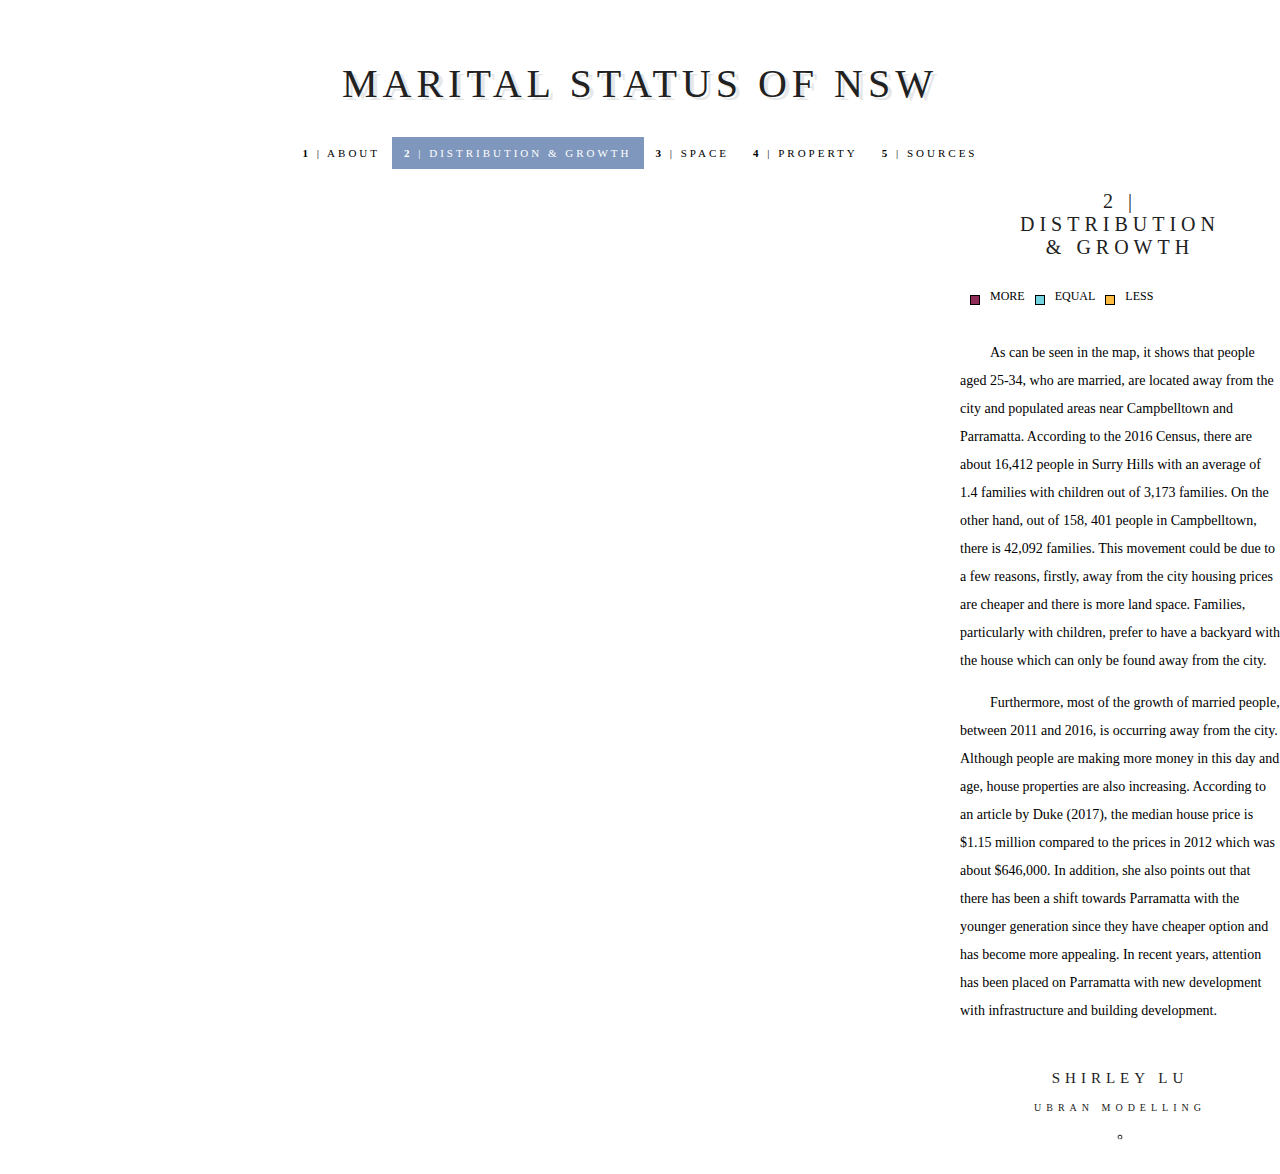
==== page1.html @ 5a4bbd0b "Five" ====
<!DOCTYPE html>
<html>
<head>
    <meta charset='utf-8' />
    <title>Distribution & Growth</title>
    <meta name='viewport' content='initial-scale=1,maximum-scale=1,user-scalable=no' />
    <script src='https://api.tiles.mapbox.com/mapbox-gl-js/v0.39.1/mapbox-gl.js'></script>
    <script src='./data.js'></script>
    <link href='https://api.tiles.mapbox.com/mapbox-gl-js/v0.39.1/mapbox-gl.css' rel='stylesheet' />
    <style>
        body { margin:0; padding:0; }
        #map { position:fixed; left:0; right:30%; bottom:0; height:75%; }
        sidebar {position:fixed; text-align: left; width:30%; padding:1%;}
    </style>
</head>

<body>
<div id='map'>
</div>
<script>
mapboxgl.accessToken = 'pk.eyJ1Ijoic2hpcmxleWx1IiwiYSI6ImNqNnZuYWE4ajFrNnIzMmxhZTNpZ2p4bzAifQ.mhIwlLTJVAJl6siryT8i4Q';
var map = new mapboxgl.Map({
    container: 'map',
    style: 'mapbox://styles/shirleylu/cj7kfvh1m7fst2rnvuxhht65g',
    center: [151.2093, -33.8688],
    zoom: 10,
    pitch: 35,
    bearing: 30
});

map.on('load', function() {

    map.addLayer({
         'id': 'room-extrusion',
        'type': 'fill-extrusion',
        'source': {
            // Geojson Data source used in vector tiles, documented at
            // https://gist.github.com/ryanbaumann/a7d970386ce59d11c16278b90dde094d
            'type': 'geojson',
            'data': data
        },
        'paint': {
            // See the Mapbox Style Spec for details on property functions
            // https://www.mapbox.com/mapbox-gl-style-spec/#types-function
            'fill-extrusion-color': {
                // Get the fill-extrusion-color from the source 'color' property.
                'property': 'Pro',
                "stops":[
                [0, '#FFBC42'],
                [0.4, '#73D2DE'],
                [0.7, '#8F2D56']
                ]
               
            },
            'fill-extrusion-height': {
                // Get fill-extrusion-height from the source 'height' property.
                'property': 'growth',
                "stops":[
                [0.0, 0],
                [5, 65535]
                ]
              
            },
            'fill-extrusion-base': {
                // Get fill-extrusion-base from the source 'base_height' property.
                'property': 'base_height',
                'type': 'identity'
            },
            // Make extrusions slightly opaque for see through indoor walls.
            'fill-extrusion-opacity': 0.9
        }
    });
});
</script>
<header>
   <h1> MARITAL STATUS OF NSW </h1>  
   <div class = "topnav" id="myTopnav">
   <a href="index.html"><B>1</B> | ABOUT</a>
   <a href="page1.html" class="active"> <B>2</B> | DISTRIBUTION & GROWTH</a>
   <a href="page2.html"> <B>3</B> | SPACE</a>
   <a href="page3.html"> <B>4</B> | PROPERTY</a>
   <a href="page4.html"> <B>5</B> | SOURCES</a>
</div>
</header>

<div class= "sidebar">
<h2> 2 | DISTRIBUTION & GROWTH </h2>
  <ul class="legend_One">
   <li><span class="More"></span>MORE</li>
      <li><span class="Equal"></span>EQUAL</li>
   <li><span class="Less"></span>LESS</li>
   </ul>
<style>
   .legend_One{list-style: none; text-align: center; margin-left: 75%;
    margin-right: 5%; padding: 0 0 40px 0;font-family: segoe UI; font-size:13px; font-weight: lighter; line-height: 180%}
   .legend_One li {float: left; text-align: center; font-size: 12px;}
   .legend_One span {border: 0.5px solid #000000; width: 8px; height: 8px; margin: 10px; float: left; text-align: center; }
   .legend_One .More {background-color:     #8F2D56}
      .legend_One .Equal {background-color: #73D2DE}
   .legend_One .Less {background-color: #FFBC42}
   </style>
<p>As can be seen in the map, it shows that people aged 25-34, who are married, are located away from the city and populated areas near Campbelltown and Parramatta. According to the 2016 Census, there are about 16,412 people in Surry Hills with an average of 1.4 families with children out of 3,173 families. On the other hand, out of 158, 401 people in Campbelltown, there is 42,092 families. This movement could be due to a few reasons, firstly, away from the city housing prices are cheaper and there is more land space. Families, particularly with children, prefer to have a backyard with the house which can only be found away from the city. </p>
<p>Furthermore, most of the growth of married people, between 2011 and 2016, is occurring away from the city. Although people are making more money in this day and age, house properties are also increasing. According to an article by Duke (2017), the median house price is $1.15 million compared to the prices in 2012 which was about $646,000. In addition, she also points out that there has been a shift towards Parramatta with the younger generation since they have cheaper option and has become more appealing. In recent years, attention has been placed on Parramatta with new development with infrastructure and building development. 
</p>
</div>

<style>
header{position: static; top:0; height: 25%; text-align: center; width:100%;}

h1{
    margin: auto;
    text-align: center;
    color: #212121 ;
    font-family: bebas;
    font-weight: lighter;
    letter-spacing: 5px;
    font-size: 40px;
    text-shadow: 4px 3px #E5E7E9;
    padding: 60px 50px 30px 50px;}

    .topnav {
  overflow: hidden;
  margin: 0;
  display: inline-block;
  list-style-type: none;
  text-align: center;
}

.topnav a {
  float: left;
  display: block;
  color: #000000;
  padding: 10px 12px;
  text-decoration: none;
  font-family: bebas;
    letter-spacing: 3px;
  font-size: 11px;
}

.topnav a:hover {
  color: #496CA1;
}

.topnav a.active {
    display: block;
    text-align: center;
    background-color: #496CA1;
    color: white;
    opacity: 0.7;
}


h2{
    margin-left: 75%;
    text-align: center;
    color: #212121;
    font-family: oswald;
    font-weight: lighter;
    letter-spacing: 5px;
    font-size: 20px;
    padding: 0 50px 10px 50px;
}

p{
   margin-left: 75%;
    text-indent: 30px;
    text-align: left;
    font-size:14px;
    color: #000000;
    line-height: 200%;
}

h3{
  margin-left: 75%;
    text-align: center;
    color: #212121;
    font-family: oswald;
    font-weight: lighter;
    letter-spacing: 5px;
    font-size: 15px;
    padding-top: 30px;
}

h4{
    margin-left: 75%;
    text-align: center;
    color: #212121;
    font-family: segoe UI;
    font-weight: lighter;
    letter-spacing: 5px;
    font-size: 10px;
}

footer{
      margin-left: 75%;
    text-align: center;
    padding-bottom: 30px;
}

</style>
<h3> SHIRLEY LU </h3>
<h4> UBRAN MODELLING </h4>

<footer> 
<a href="https://github.com/ShirleysmLu"> <img src="GitHub-Mark.png" style="width: 2%" align="center"></a>
 </footer>

</body>

</html>
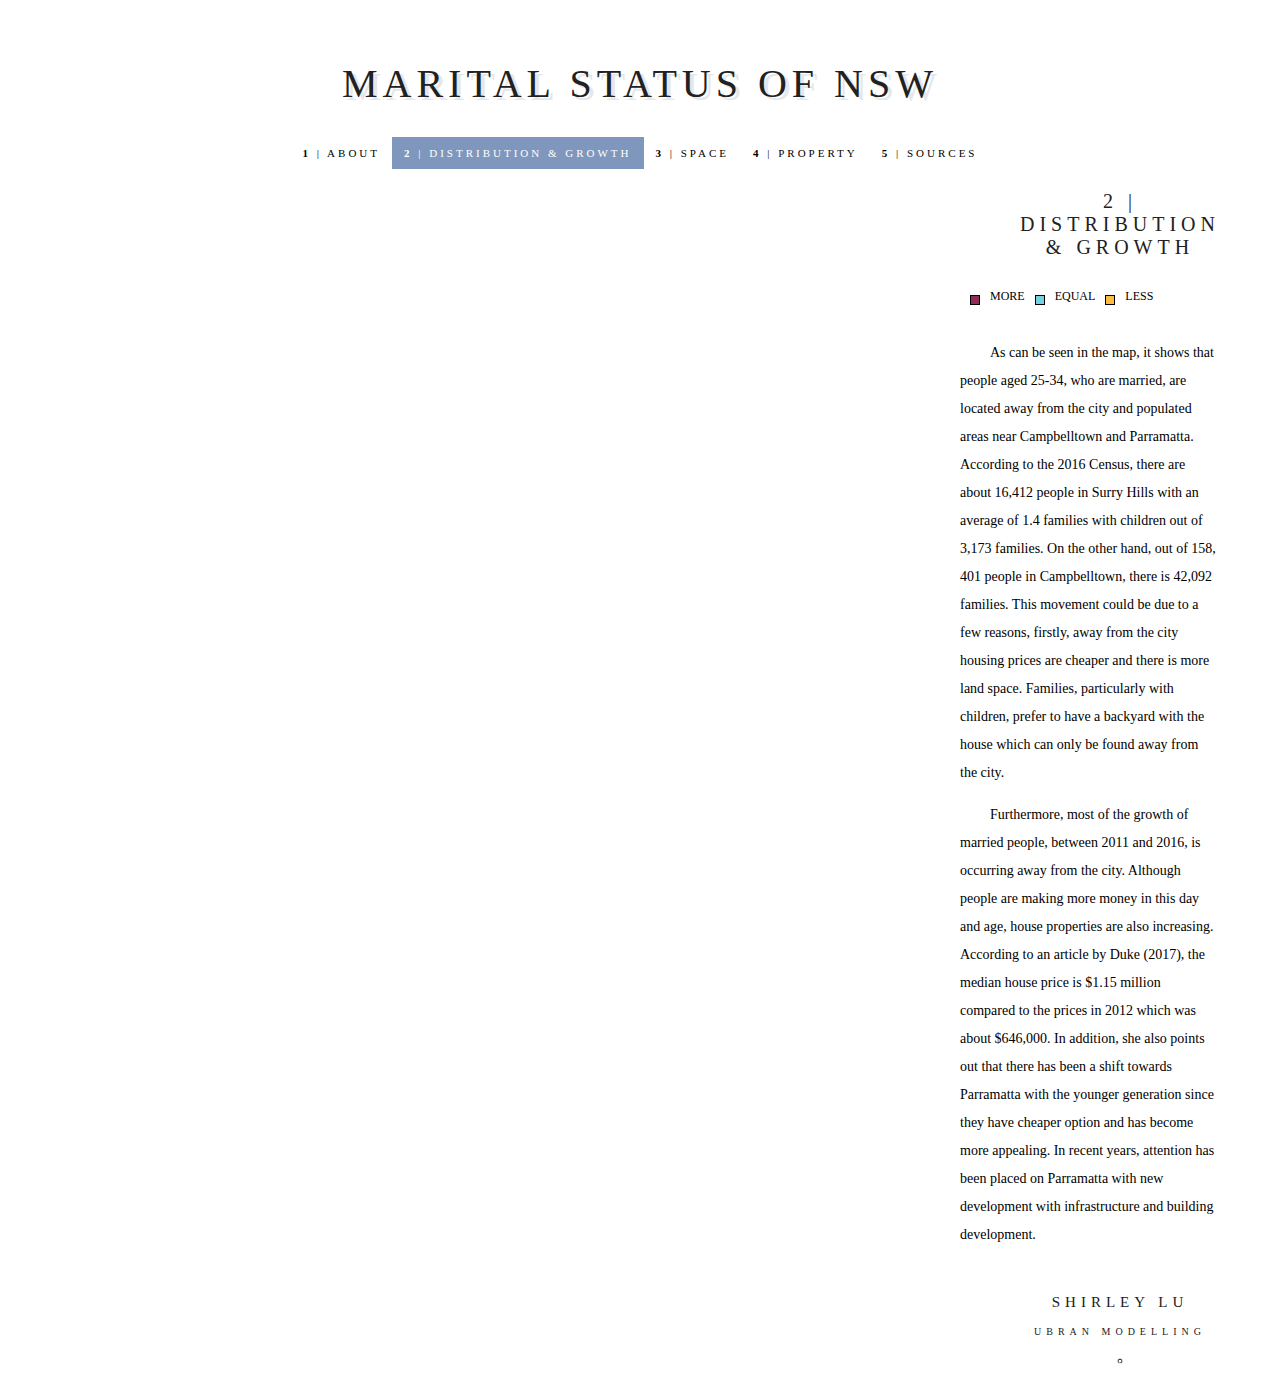
==== commit 112f88e8: "Six" ====
--- a/page1.html
+++ b/page1.html
@@ -163,6 +163,7 @@
 
 p{
    margin-left: 75%;
+   margin-right: 5%;
     text-indent: 30px;
     text-align: left;
     font-size:14px;
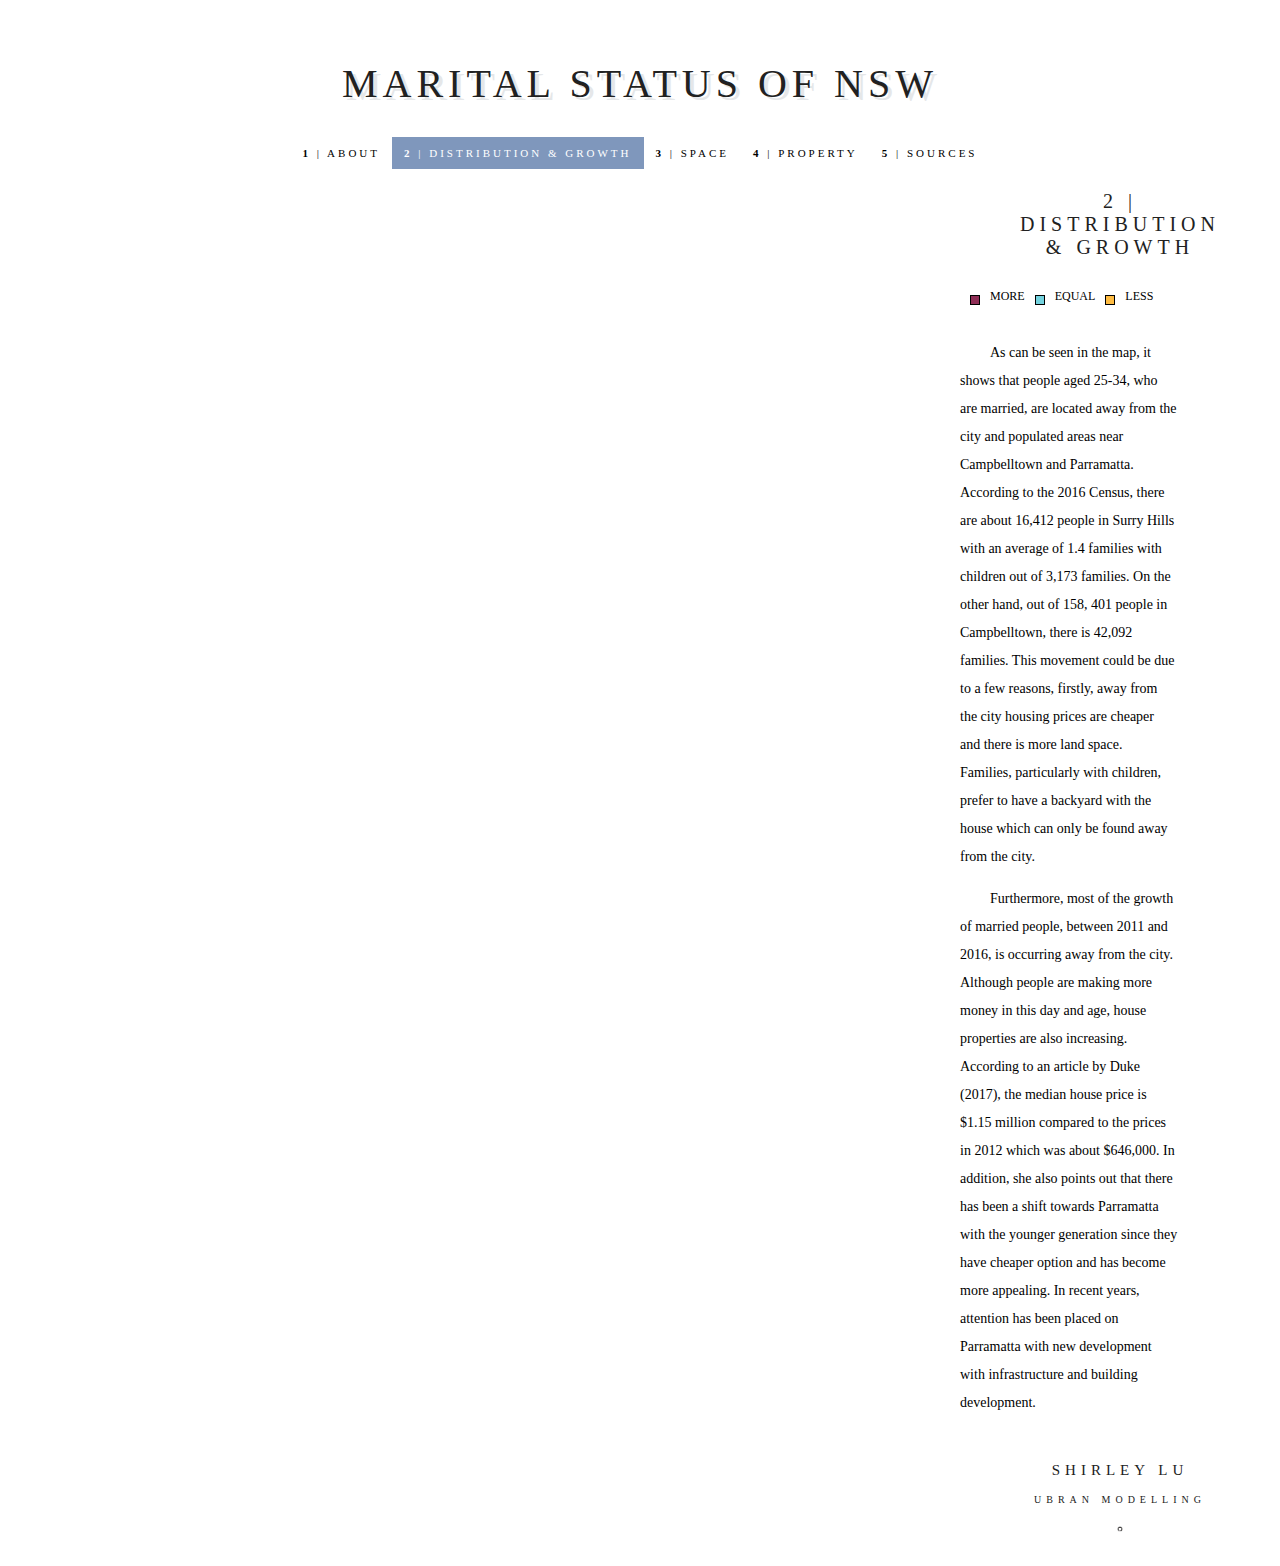
==== commit 09b31bd9: "Seven" ====
--- a/page1.html
+++ b/page1.html
@@ -163,7 +163,7 @@
 
 p{
    margin-left: 75%;
-   margin-right: 5%;
+   margin-right: 8%;
     text-indent: 30px;
     text-align: left;
     font-size:14px;
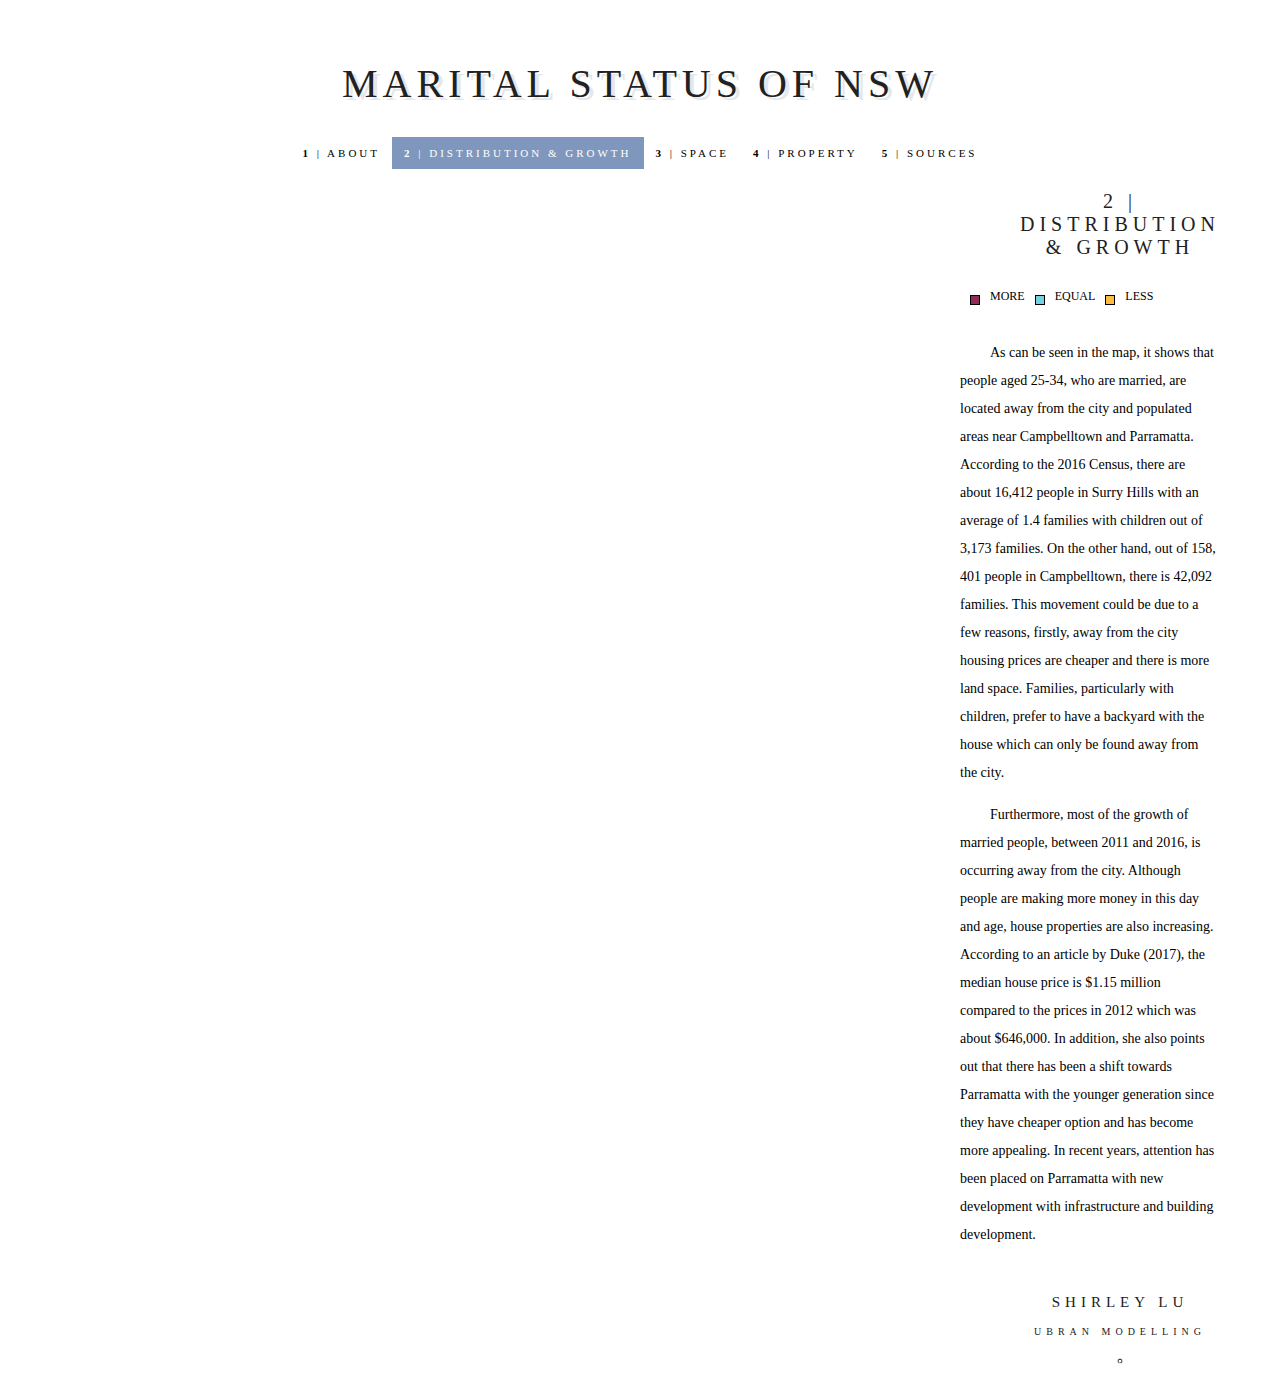
==== commit 3ca2c75f: "Seven" ====
--- a/page1.html
+++ b/page1.html
@@ -163,7 +163,7 @@
 
 p{
    margin-left: 75%;
-   margin-right: 8%;
+   margin-right: 5%;
     text-indent: 30px;
     text-align: left;
     font-size:14px;
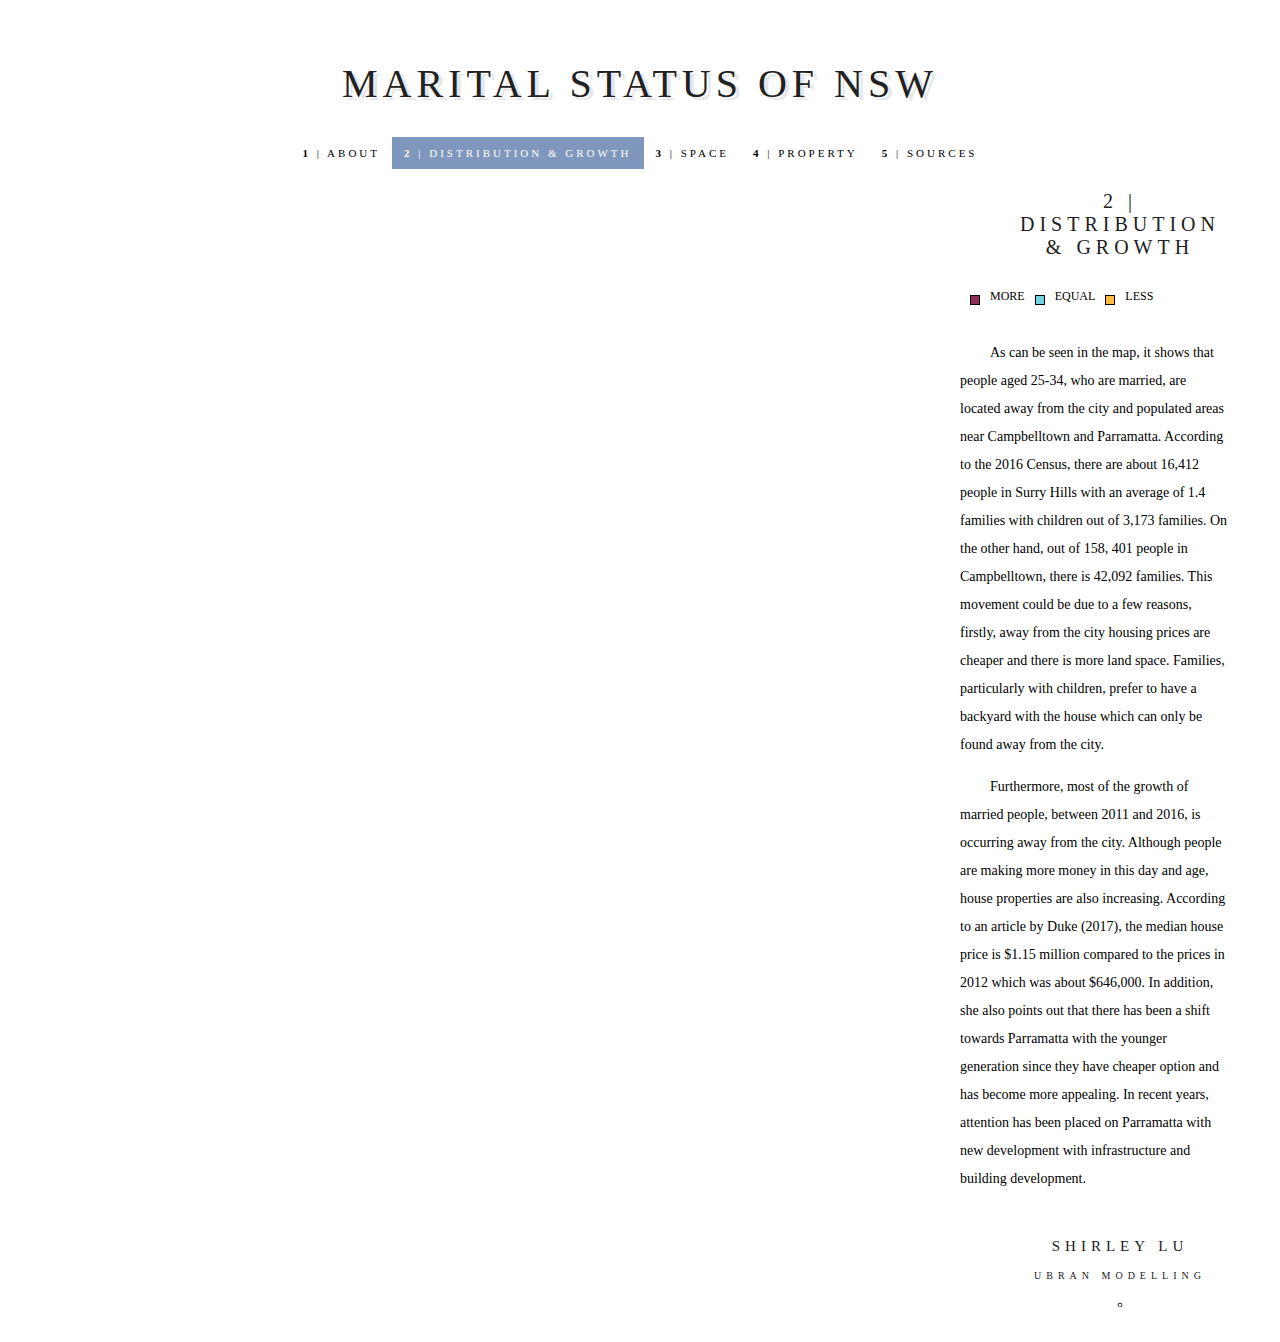
==== commit 0ca9b2ae: "Update page1.html" ====
--- a/page1.html
+++ b/page1.html
@@ -163,7 +163,7 @@
 
 p{
    margin-left: 75%;
-   margin-right: 5%;
+   margin-right: 4%;
     text-indent: 30px;
     text-align: left;
     font-size:14px;
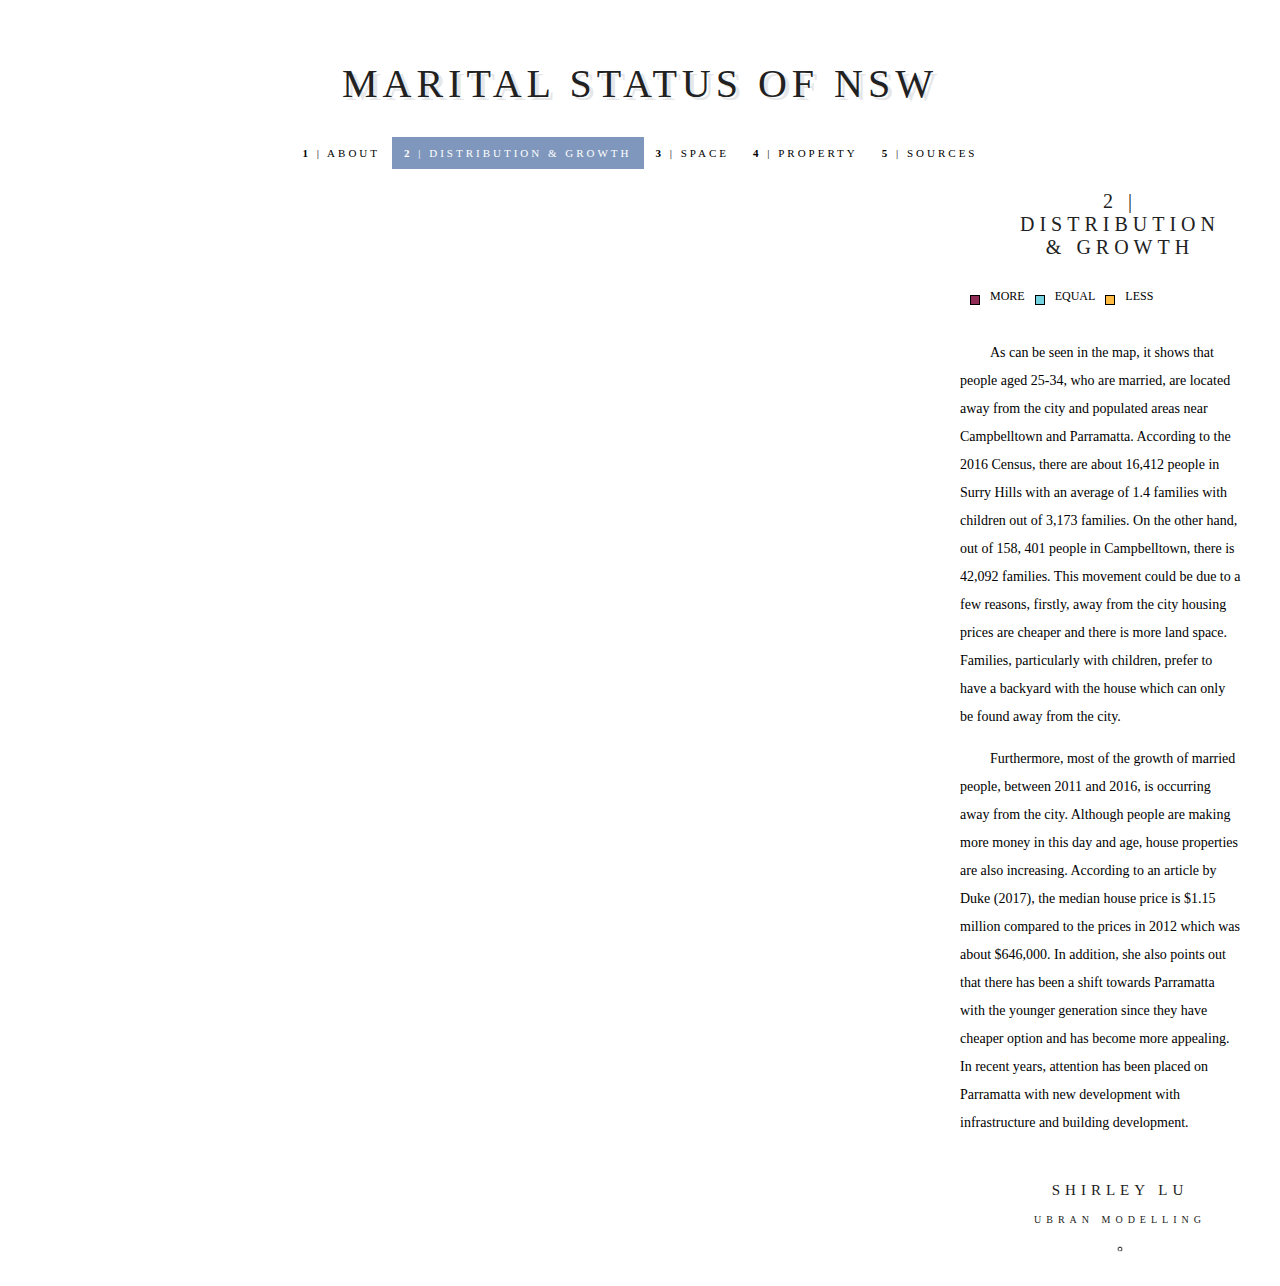
==== commit c46bc442: "Eight" ====
--- a/page1.html
+++ b/page1.html
@@ -163,7 +163,7 @@
 
 p{
    margin-left: 75%;
-   margin-right: 4%;
+   margin-right: 3%;
     text-indent: 30px;
     text-align: left;
     font-size:14px;
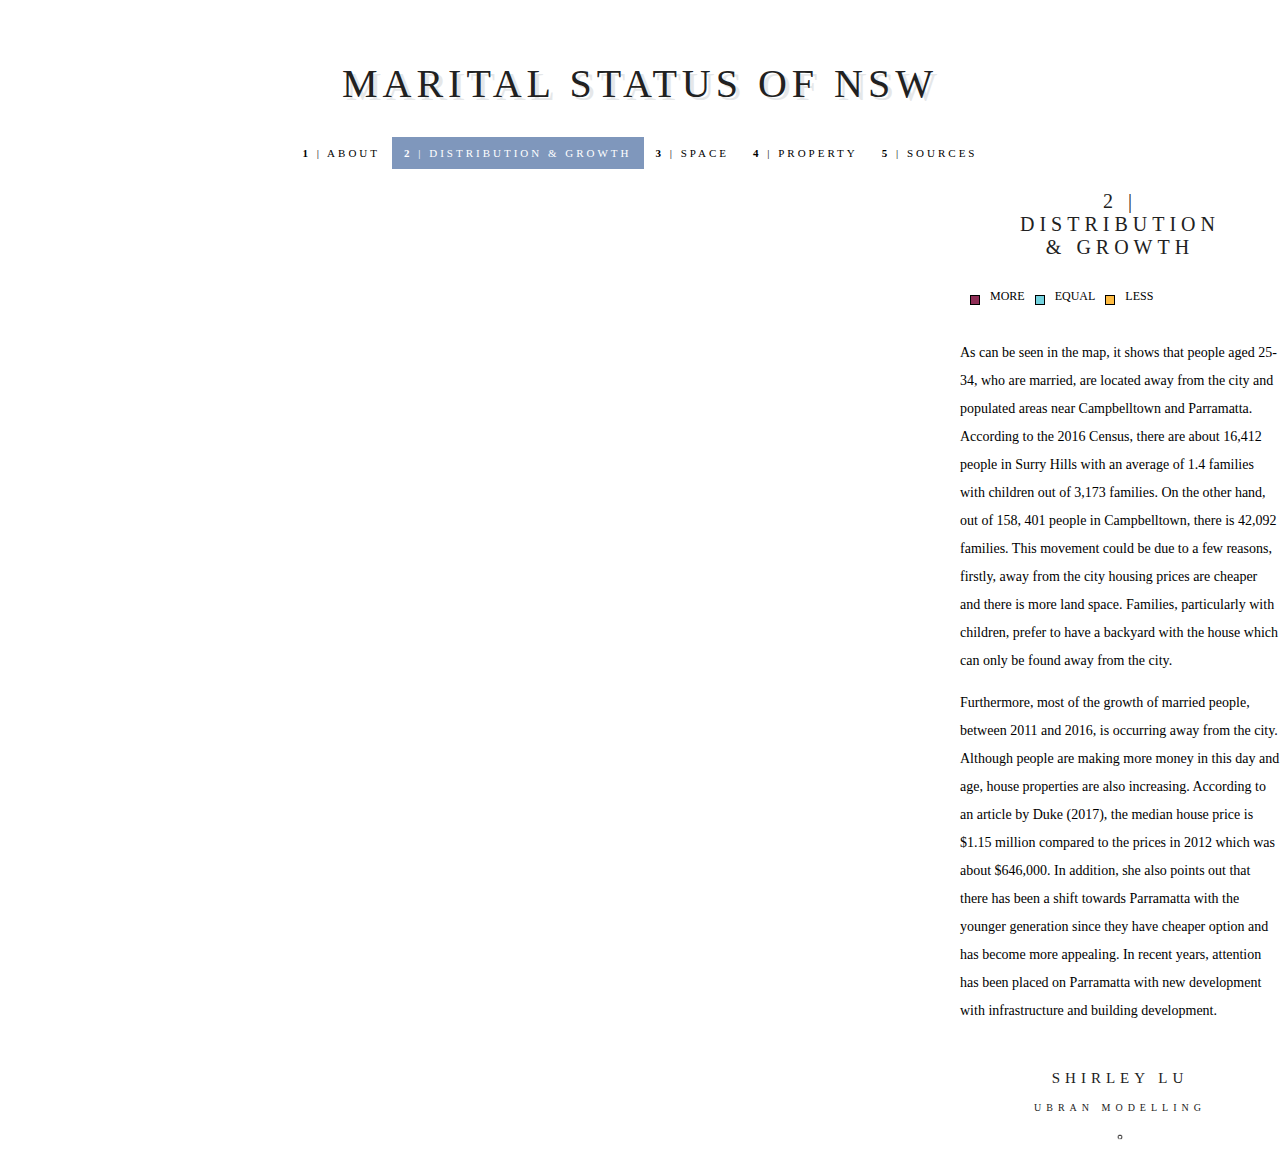
==== commit 4dcb0b2e: "Merge branch 'master' of https://github.com/ShirleysmLu/Urban-Modelling" ====
--- a/page1.html
+++ b/page1.html
@@ -163,7 +163,11 @@
 
 p{
    margin-left: 75%;
+<<<<<<< HEAD
    margin-right: 3%;
+=======
+   margin-right: 4%;
+>>>>>>> 0ca9b2ae081ceac8f8da8b77449a67f2aac2a002
     text-indent: 30px;
     text-align: left;
     font-size:14px;
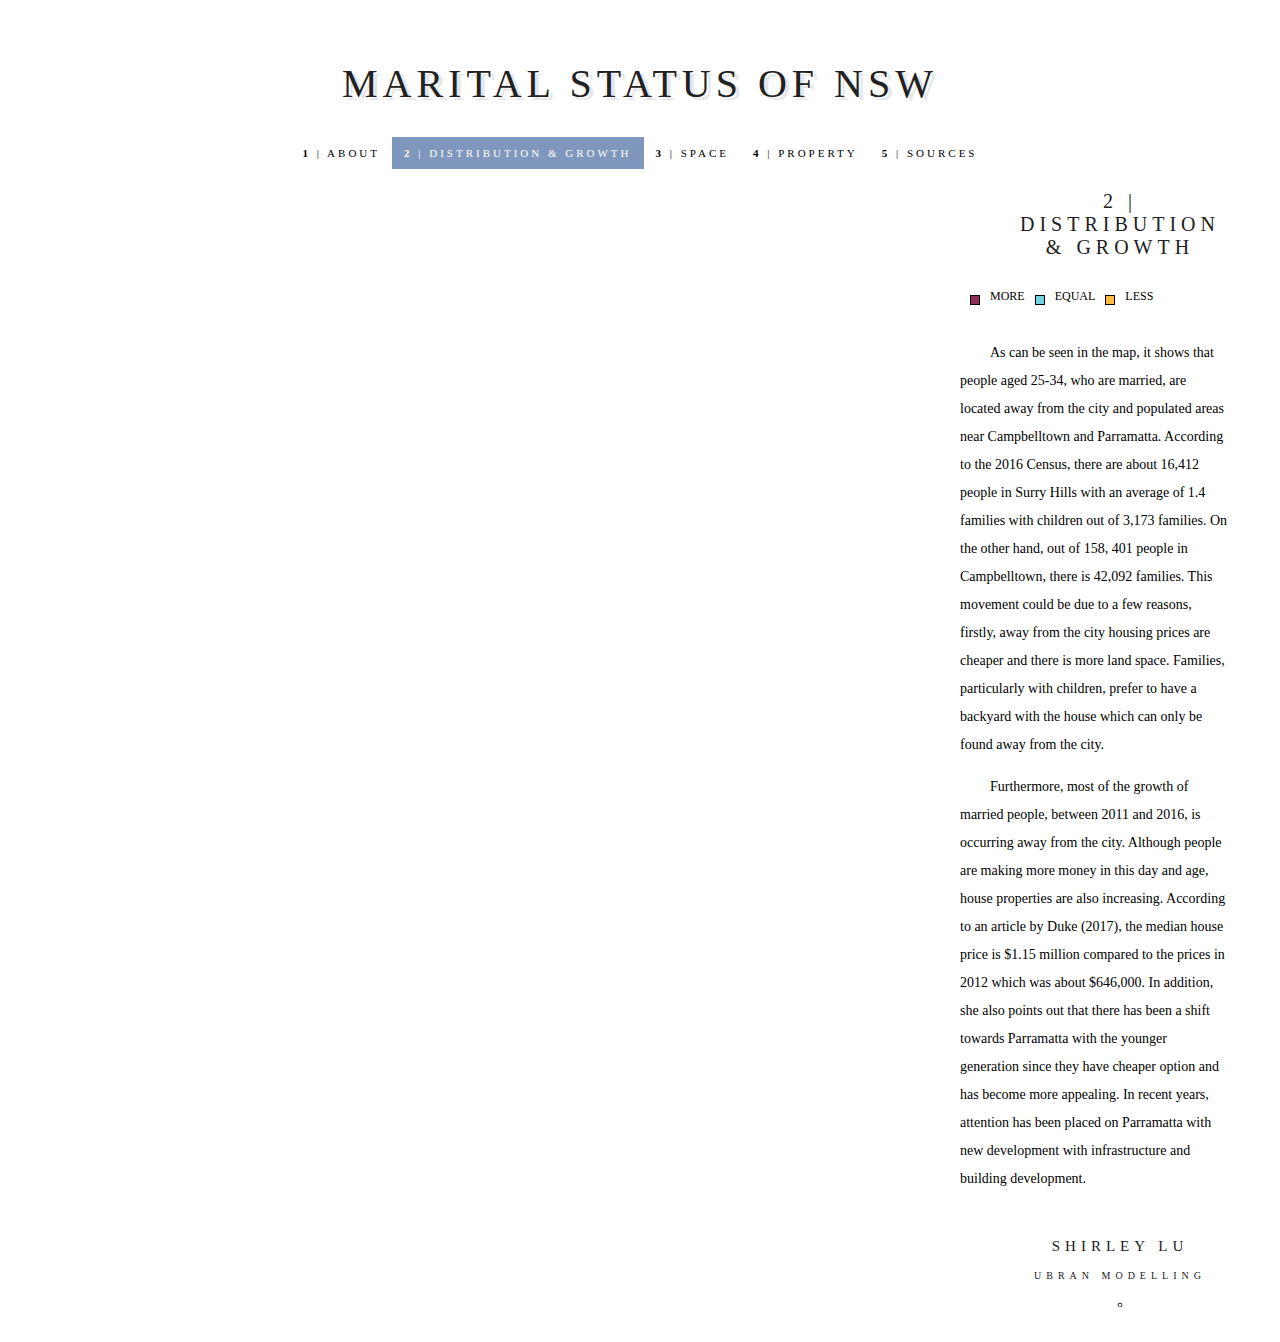
==== commit e5114bdb: "Nine" ====
--- a/page1.html
+++ b/page1.html
@@ -163,11 +163,7 @@
 
 p{
    margin-left: 75%;
-<<<<<<< HEAD
-   margin-right: 3%;
-=======
    margin-right: 4%;
->>>>>>> 0ca9b2ae081ceac8f8da8b77449a67f2aac2a002
     text-indent: 30px;
     text-align: left;
     font-size:14px;
